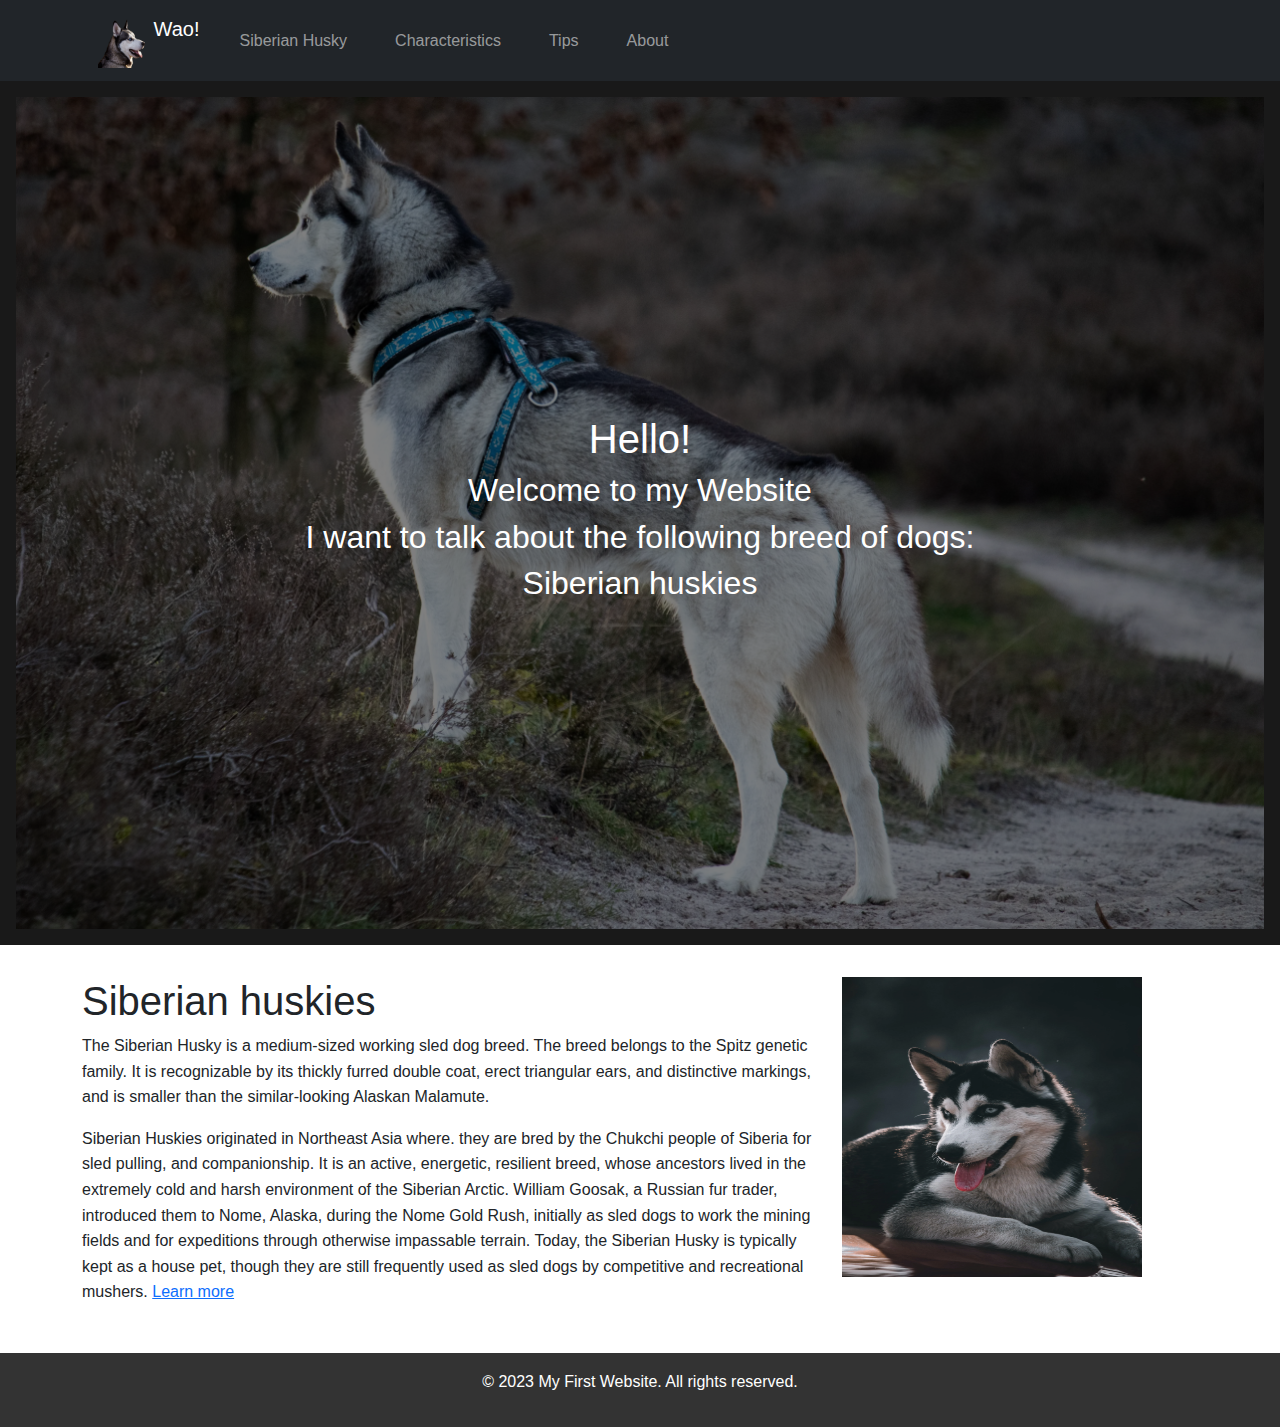
==== index.html @ a0241637 "Creación de fetch.js para cargar layout.html a index.html y el resto de los templates" ====
<!DOCTYPE html>
<html lang="en">
<head>
    <link href="https://cdn.jsdelivr.net/npm/bootstrap@5.3.0/dist/css/bootstrap.min.css" rel="stylesheet">
    <link rel="stylesheet" href="./static/CSS/style.css">
    <script src="https://code.jquery.com/jquery-3.6.0.min.js"></script>
    <script src="./static/JS/script.js"></script>
    <script src="./static/JS/fetch.js"></script>
    <title>Home Page</title>
</head>
<body>
    <!--Contenido principal de la página -->
    <div id="header-content"></div>
<!--Contenido principal de la página -->
<header class="header-container">
    <div class="image-overlay">
        <div class="text-center">
            <h1 class="overlay-text">Hello!</h1>
            <h2 class="overlay-text">Welcome to my Website</h2>
            <h2 class="overlay-text">I want to talk about the following breed of dogs: </h2>
            <h2 class="overlay-text">Siberian huskies</h2>
        </div>
    </div>
    <img src="static/images/Husky_home.webp" class="img-fluid header-image" alt="Husky_home">
</header>    
    <main>
        <div class="container">
            <div class="row">
                <div class="col-md-8">
                    <section>
                        <h1>Siberian huskies</h1>
                        <p>
                            The Siberian Husky is a medium-sized working sled dog breed. 
                            The breed belongs to the Spitz genetic family. 
                            It is recognizable by its thickly furred double coat, 
                            erect triangular ears, and distinctive markings, and is 
                            smaller than the similar-looking Alaskan Malamute.                            
                        </p>
                        <p>
                            Siberian Huskies originated in Northeast Asia where.
                            they are bred by the Chukchi people of Siberia for sled pulling, 
                            and companionship. It is an active, energetic, resilient breed, 
                            whose ancestors lived in the extremely cold and harsh environment 
                            of the Siberian Arctic. William Goosak, a Russian fur trader, introduced 
                            them to Nome, Alaska, during the Nome Gold Rush, initially as sled dogs 
                            to work the mining fields and for expeditions through otherwise impassable 
                            terrain. Today, the Siberian Husky is typically kept as a house 
                            pet, though they are still frequently used as sled dogs by competitive 
                            and recreational mushers.                            
                            <a href="{% url 'siberian_husky' %}">Learn more</a>
                        </p> 
                    </section>
                </div>
                <div class="col-md-4">
                    <div class="rotating-images-container d-flex">
                        <img src="static/images/Husky_tour_1.webp" class="rotating-image img-fluid" alt="Siberian Husky 1">                        
                        <img src="static/images/Husky_tour_2.webp" class="rotating-image img-fluid" alt="Siberian Husky 2">                        
                        <img src="static/images/Husky_tour_3.webp" class="rotating-image img-fluid" alt="Siberian Husky 3">                        
                        <img src="static/images/Husky_tour_4.webp" class="rotating-image img-fluid" alt="Siberian Husky 4">                        
                    </div>
                </div>                                                                              
            </div>    
        </div>
    </main>
    <footer id="footer-content"></footer>
</body>
</html>
---- static/CSS/style.css ----
body {
    font-family: Arial, sans-serif;
    line-height: 1.6;
    margin: 0;
    padding: 0;
}

/* Definición del estilo para la clase "centered" */
.centered {
    text-align: center;
    background-color: #333; /* Color oscuro de fondo */
    color: #fff; /* Color del texto */
    padding: 10px; /* Espacio de relleno para el título */
}

header {
    background-color: #333;
    color: #fff;
    padding: 1rem;
    text-align: center;
}


nav a {
    color: #fff;
    text-decoration: none;
    margin: 0 1rem;
}

main {
    padding: 2rem;
}

footer {
    background-color: #333;
    color: #fff;
    text-align: center;
    padding: 1rem;
}

.header-container {
    position: relative;
}

.image-overlay {
    position: absolute;
    top: 0;
    left: 0;
    width: 100%;
    height: 100%;
    display: flex;
    justify-content: center;
    align-items: center;
    background-color: rgba(0, 0, 0, 0.5); /* Puedes ajustar el color y la opacidad del fondo */
    z-index: 1; /* Asegura que el texto aparezca por encima de la imagen */
}

.overlay-text {
    text-align: center;
    color: #fff;
}

.overlay-text h1,
.overlay-text h2 {
    margin: 0;
    font-size: 32px; /* Tamaño de fuente para los títulos (puedes ajustar según desees) */
}

/* Estilos para la imagen en el encabezado */
img.header-image {
    width: 100%;
    height: auto;
}

/* Estilos para el contenedor de las imágenes */
.rotating-images-container {
    position: relative;
    width: 300px; /* Ajusta el ancho según el tamaño de tus imágenes */
    height: 300px; /* Ajusta la altura según el tamaño de tus imágenes */
    overflow: hidden;
}

/* Estilos para las imágenes */
.rotating-image {
    width: 100%;
    height: 100%;
    position: absolute;
    top: 0;
    left: 0;
    opacity: 0;
    transition: opacity 1s ease-in-out; /* Ajusta la duración de la transición según desees */
}

/* Aparecer primera imagen */
.rotating-image:first-child {
    opacity: 1;
}

.custom-image {
    width: 400px; /* Cambiar al tamaño deseado */
    height: auto; /* Para mantener la proporción original de la imagen */
    /* Agrega otros estilos si es necesario */
}
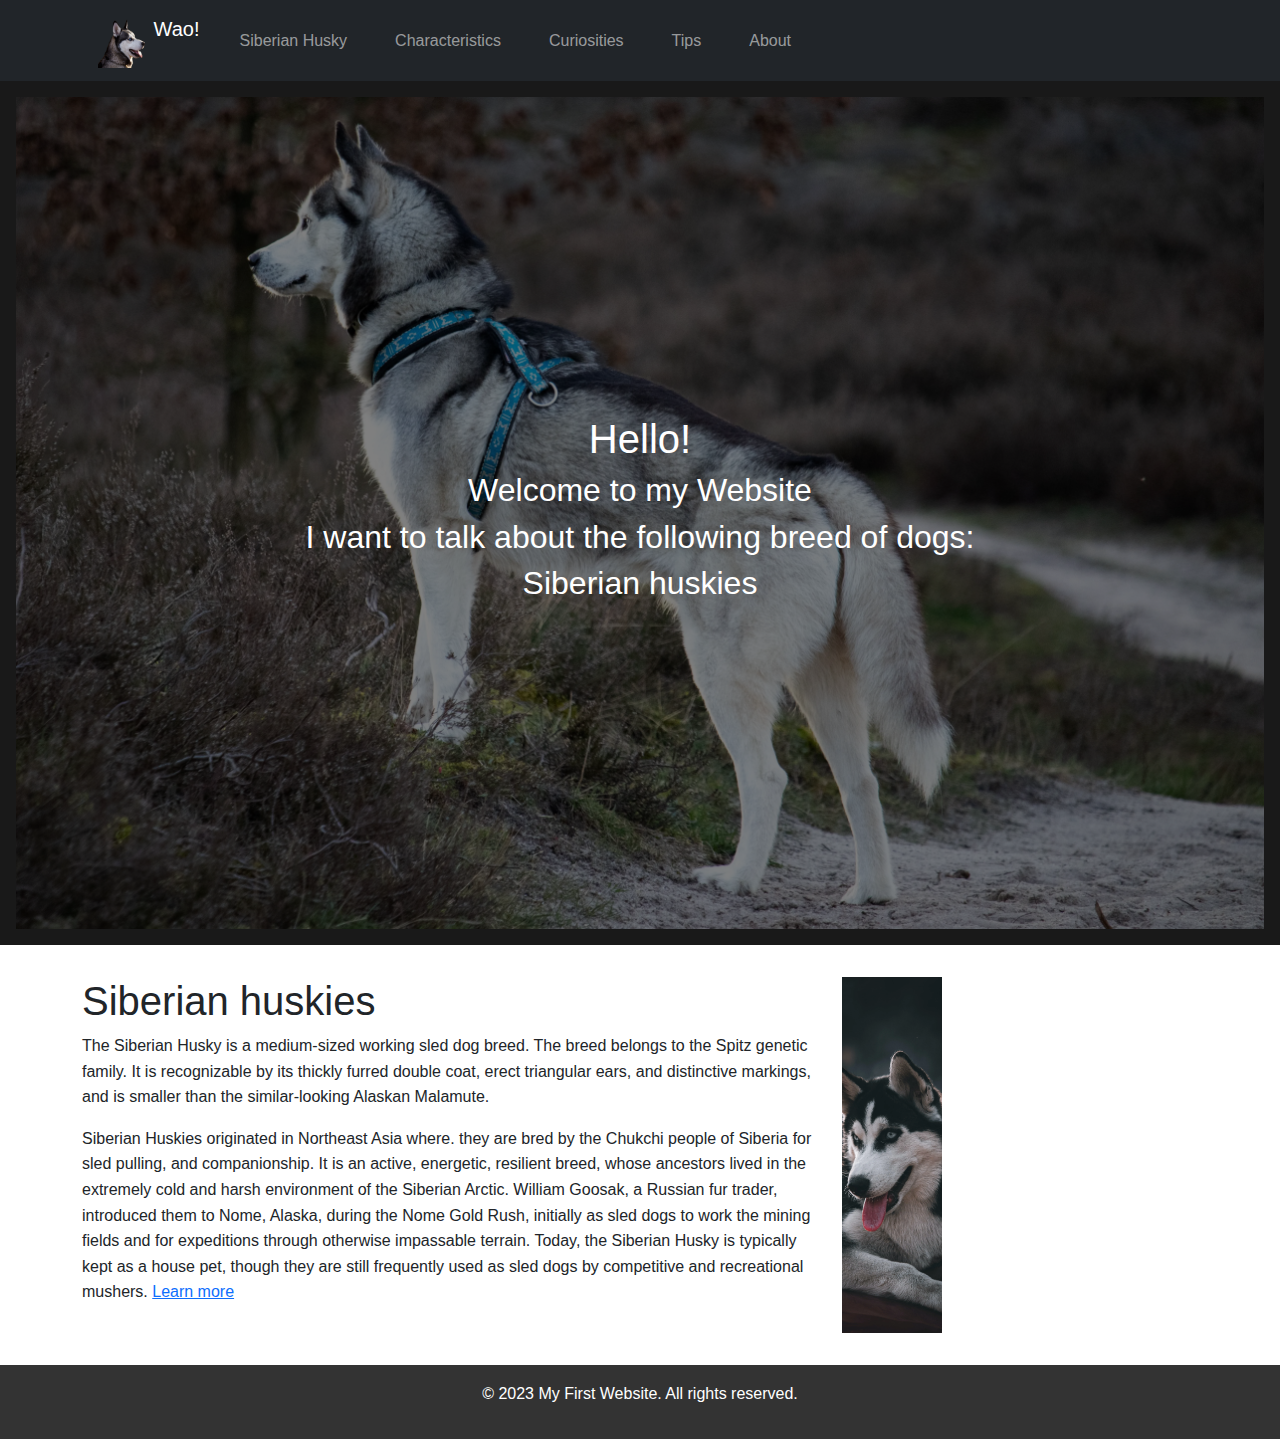
==== commit 13b6c876: "Se están componiendo errores de las imagenes, además de agregar el @media" ====
--- a/index.html
+++ b/index.html
@@ -1,6 +1,8 @@
 <!DOCTYPE html>
 <html lang="en">
 <head>
+    <meta charset="UTF-8">
+    <meta name="viewport" content="width=device-width, initial-scale=1.0">    
     <link href="https://cdn.jsdelivr.net/npm/bootstrap@5.3.0/dist/css/bootstrap.min.css" rel="stylesheet">
     <link rel="stylesheet" href="./static/CSS/style.css">
     <script src="https://code.jquery.com/jquery-3.6.0.min.js"></script>
@@ -47,7 +49,7 @@
                             terrain. Today, the Siberian Husky is typically kept as a house 
                             pet, though they are still frequently used as sled dogs by competitive 
                             and recreational mushers.                            
-                            <a href="{% url 'siberian_husky' %}">Learn more</a>
+                            <a href="siberian_husky.html">Learn more</a>
                         </p> 
                     </section>
                 </div>
--- a/static/CSS/style.css
+++ b/static/CSS/style.css
@@ -75,8 +75,10 @@
 /* Estilos para el contenedor de las imágenes */
 .rotating-images-container {
     position: relative;
-    width: 300px; /* Ajusta el ancho según el tamaño de tus imágenes */
-    height: 300px; /* Ajusta la altura según el tamaño de tus imágenes */
+    width: 100%;
+    max-width: 100px; /* Ajusta el ancho máximo según desees */
+    height: 0;
+    padding-top: 100%; /* Creamos un contenedor cuadrado con padding para que la imagen ocupe todo el espacio */
     overflow: hidden;
 }
 
@@ -84,11 +86,12 @@
 .rotating-image {
     width: 100%;
     height: 100%;
+    object-fit: cover; /* Ajustamos el tamaño de la imagen para que se muestre completa sin distorsionarla */
     position: absolute;
     top: 0;
     left: 0;
     opacity: 0;
-    transition: opacity 1s ease-in-out; /* Ajusta la duración de la transición según desees */
+    transition: opacity 1s ease-in-out;
 }
 
 /* Aparecer primera imagen */
@@ -97,11 +100,14 @@
 }
 
 .custom-image {
-    width: 400px; /* Cambiar al tamaño deseado */
-    height: auto; /* Para mantener la proporción original de la imagen */
-    /* Agrega otros estilos si es necesario */
+    width: 100%;
+    height: 100%;
 }
 
-
-
-
+/* @media query para pantallas más pequeñas */
+@media (max-width: 767px) {
+    /* Agrega aquí los estilos responsivos para pantallas pequeñas */
+    .rotating-images-container {
+        max-width: 80px; /* Ajusta el ancho máximo según desees en pantallas pequeñas */
+    }
+}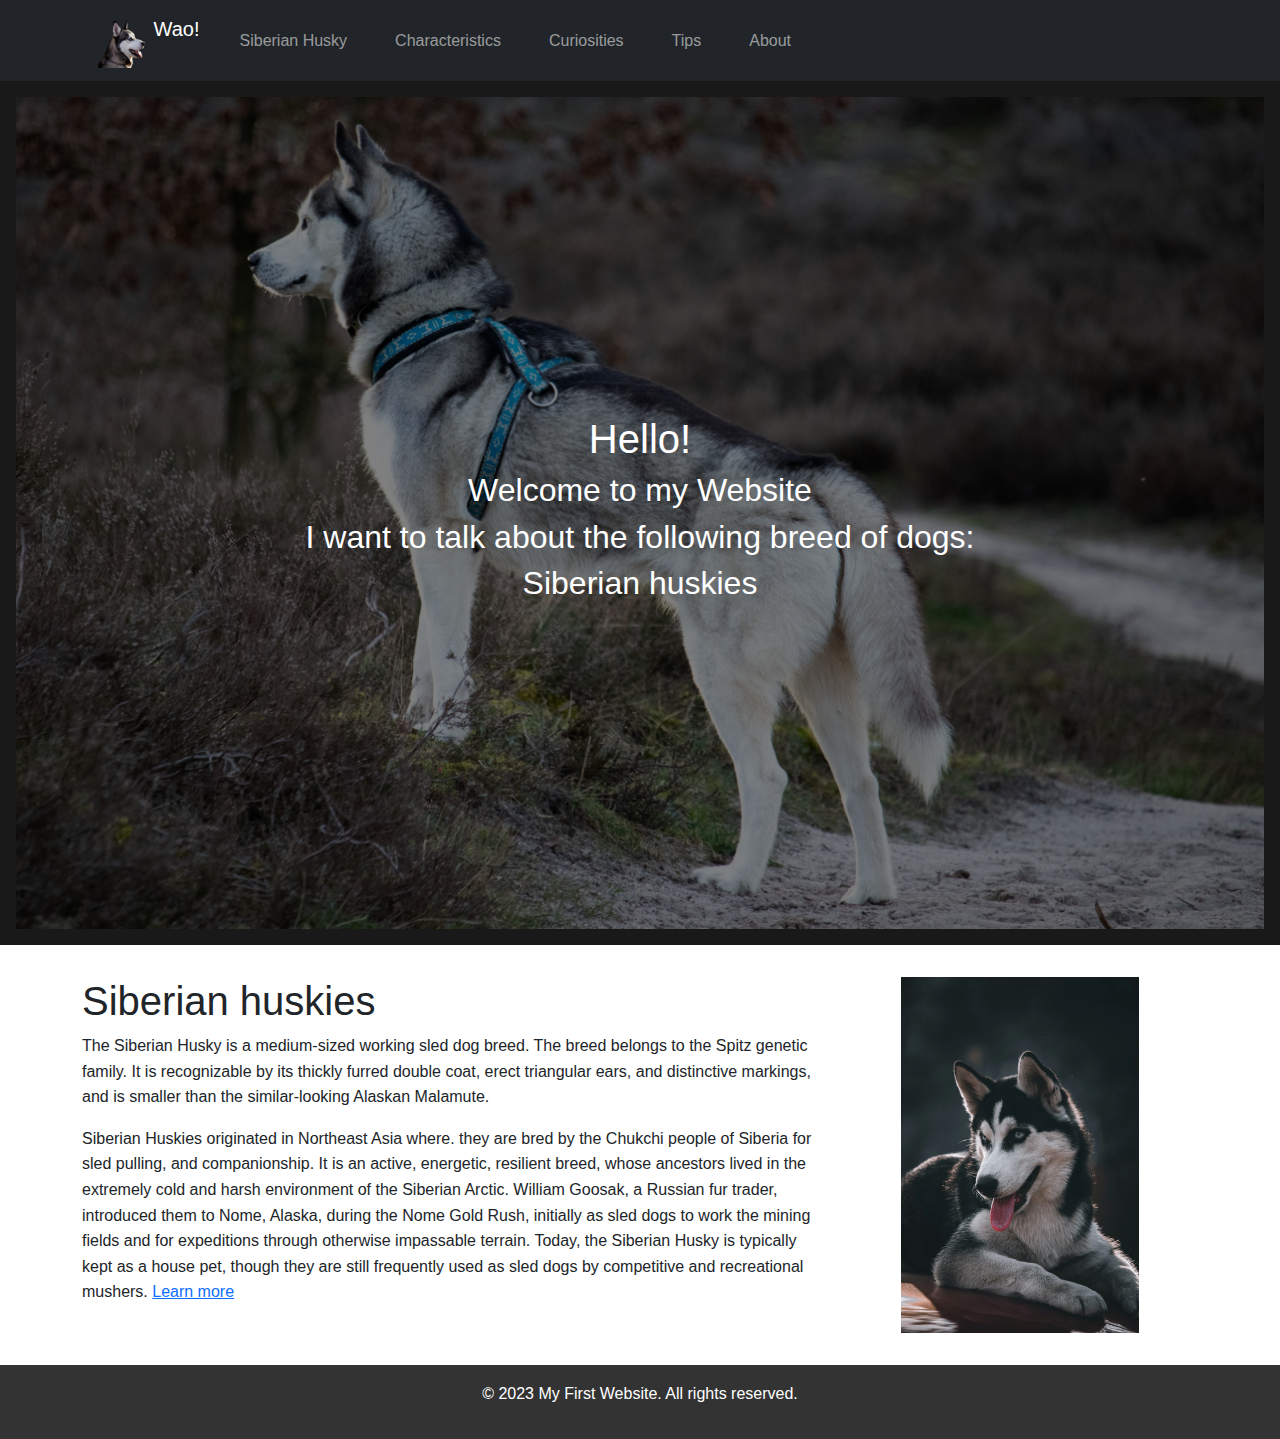
==== commit 9b197c00: "Reparando problemas de las imagenes" ====
--- a/index.html
+++ b/index.html
@@ -60,7 +60,7 @@
                         <img src="static/images/Husky_tour_3.webp" class="rotating-image img-fluid" alt="Siberian Husky 3">                        
                         <img src="static/images/Husky_tour_4.webp" class="rotating-image img-fluid" alt="Siberian Husky 4">                        
                     </div>
-                </div>                                                                              
+                </div>                                                                                
             </div>    
         </div>
     </main>
--- a/static/CSS/style.css
+++ b/static/CSS/style.css
@@ -76,9 +76,9 @@
 .rotating-images-container {
     position: relative;
     width: 100%;
-    max-width: 100px; /* Ajusta el ancho máximo según desees */
+    max-width: 300%; /* Ajusta el ancho máximo según desees */
     height: 0;
-    padding-top: 100%; /* Creamos un contenedor cuadrado con padding para que la imagen ocupe todo el espacio */
+    padding-top: 100%; /* Ajusta este valor para mantener la proporción */
     overflow: hidden;
 }
 
@@ -86,13 +86,15 @@
 .rotating-image {
     width: 100%;
     height: 100%;
-    object-fit: cover; /* Ajustamos el tamaño de la imagen para que se muestre completa sin distorsionarla */
+    object-fit: contain; /* Ajustamos el tamaño de la imagen para que quepa completamente sin recortar ni distorsionar */
     position: absolute;
     top: 0;
     left: 0;
     opacity: 0;
     transition: opacity 1s ease-in-out;
 }
+
+
 
 /* Aparecer primera imagen */
 .rotating-image:first-child {
@@ -102,12 +104,4 @@
 .custom-image {
     width: 100%;
     height: 100%;
-}
-
-/* @media query para pantallas más pequeñas */
-@media (max-width: 767px) {
-    /* Agrega aquí los estilos responsivos para pantallas pequeñas */
-    .rotating-images-container {
-        max-width: 80px; /* Ajusta el ancho máximo según desees en pantallas pequeñas */
-    }
 }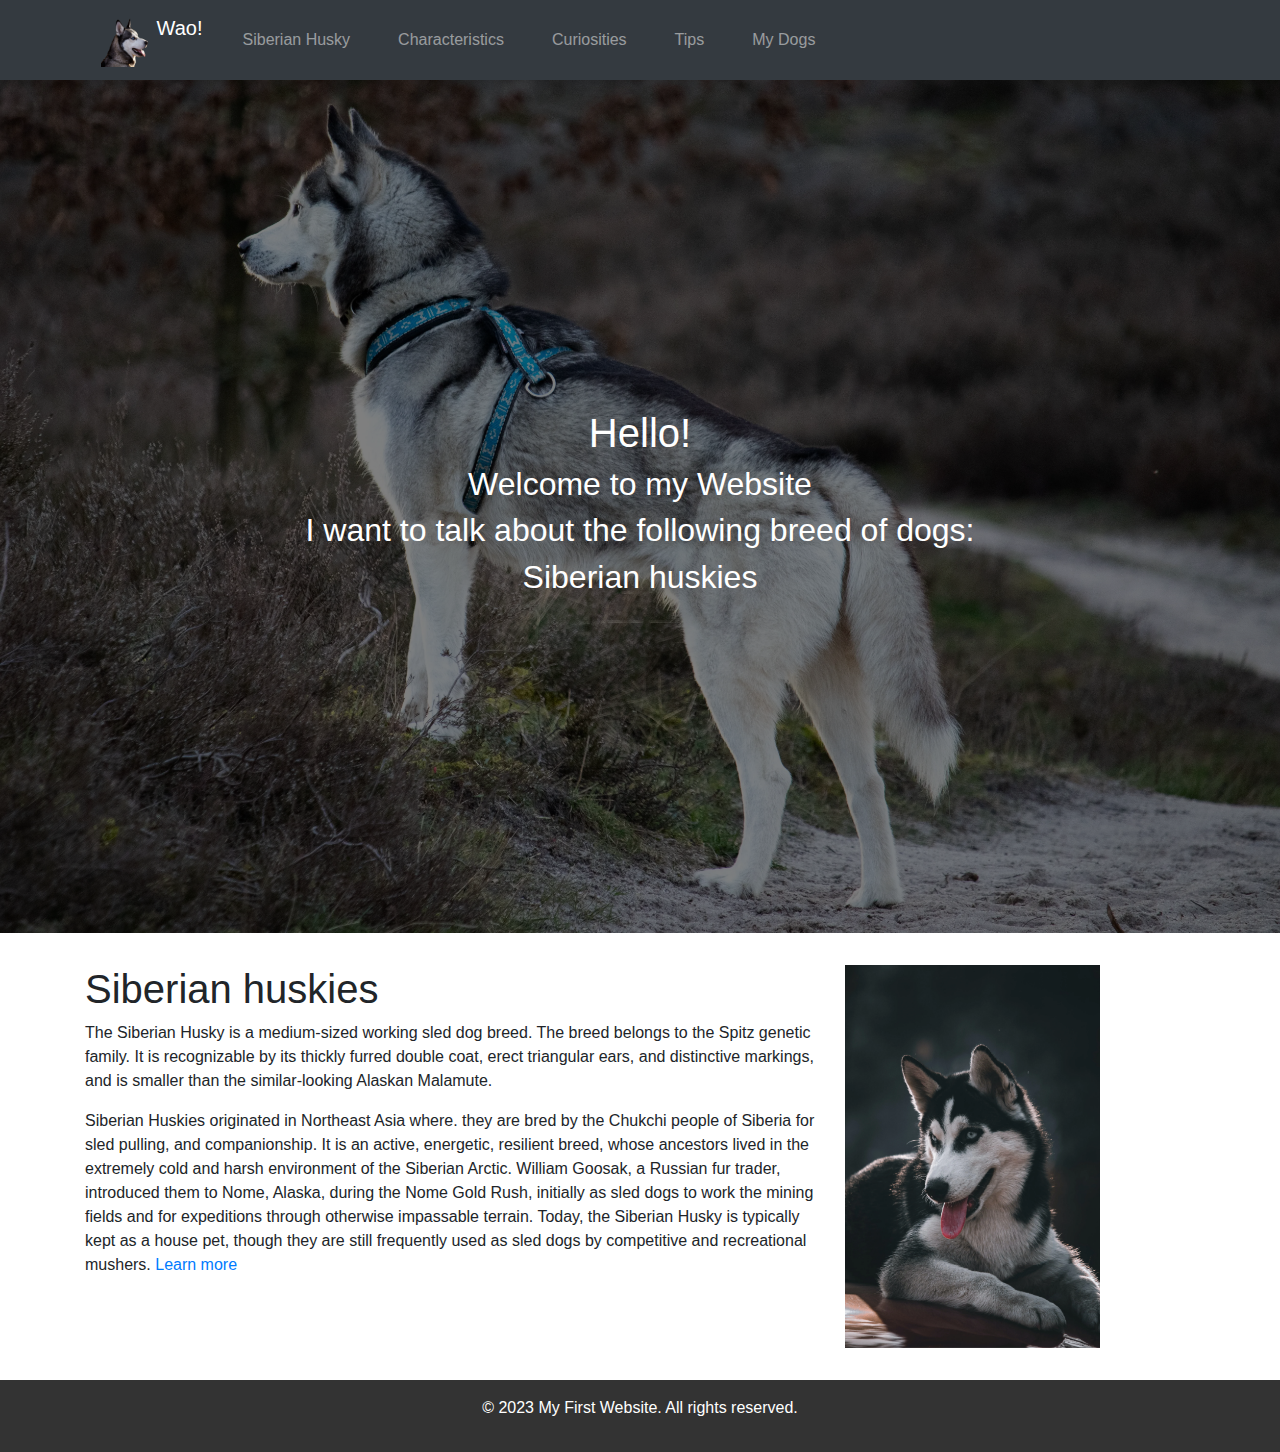
==== commit 384b8079: "Se quito elimino el JS por boobstrap 4" ====
--- a/index.html
+++ b/index.html
@@ -2,29 +2,61 @@
 <html lang="en">
 <head>
     <meta charset="UTF-8">
-    <meta name="viewport" content="width=device-width, initial-scale=1.0">    
-    <link href="https://cdn.jsdelivr.net/npm/bootstrap@5.3.0/dist/css/bootstrap.min.css" rel="stylesheet">
+    <meta name="viewport" content="width=device-width, initial-scale=1.0">
     <link rel="stylesheet" href="./static/CSS/style.css">
+    <link href="https://cdn.jsdelivr.net/npm/bootstrap@4.5.0/dist/css/bootstrap.min.css" rel="stylesheet">
     <script src="https://code.jquery.com/jquery-3.6.0.min.js"></script>
-    <script src="./static/JS/script.js"></script>
-    <script src="./static/JS/fetch.js"></script>
-    <title>Home Page</title>
+    <title>Home</title>
 </head>
 <body>
     <!--Contenido principal de la página -->
-    <div id="header-content"></div>
-<!--Contenido principal de la página -->
-<header class="header-container">
-    <div class="image-overlay">
-        <div class="text-center">
-            <h1 class="overlay-text">Hello!</h1>
-            <h2 class="overlay-text">Welcome to my Website</h2>
-            <h2 class="overlay-text">I want to talk about the following breed of dogs: </h2>
-            <h2 class="overlay-text">Siberian huskies</h2>
+    <div>
+        <!-- Barra de navegación -->
+        <nav class="navbar navbar-expand-lg navbar-dark bg-dark">        
+            <div class="container">
+                <div class="d-flex">
+                    <a class="navbar-brand" href="index.html">
+                        <img src="static/images/logo.webp" alt="logo" width="50" height="50" class="d-inline-block align-text-top">
+                        Wao!
+                    </a>
+                </div>
+                <button class="navbar-toggler" type="button" data-toggle="collapse" data-target="#navbarNav" aria-controls="navbarNav" aria-expanded="false" aria-label="Toggle navigation">
+                    <span class="navbar-toggler-icon"></span>
+                </button>
+                <div class="collapse navbar-collapse ms-auto" id="navbarNav">
+                    <ul class="navbar-nav">
+                        <li class="nav-item">
+                            <a class="nav-link" href="siberian_husky.html">Siberian Husky</a>
+                        </li>
+                        <li class="nav-item">
+                            <a class="nav-link" href="characteristics.html">Characteristics</a>
+                        </li>
+                        <li class="nav-item">
+                            <a class="nav-link" href="curiosities.html">Curiosities</a>
+                        </li>
+                        <li class="nav-item">
+                            <a class="nav-link" href="tips.html">Tips</a>
+                        </li>
+                        <li class="nav-item">
+                            <a class="nav-link" href="mydogs.html">My Dogs</a>
+                        </li>
+                    </ul>
+                </div>
+            </div>
+        </nav>
+    </div>
+    <!--Contenido principal de la página -->
+    <div class="header-container">
+        <div class="image-overlay">
+            <div class="text-center">
+                <h1 class="overlay-text">Hello!</h1>
+                <h2 class="overlay-text">Welcome to my Website</h2>
+                <h2 class="overlay-text">I want to talk about the following breed of dogs: </h2>
+                <h2 class="overlay-text">Siberian huskies</h2>
+            </div>
         </div>
-    </div>
-    <img src="static/images/Husky_home.webp" class="img-fluid header-image" alt="Husky_home">
-</header>    
+        <img src="static/images/Husky_home.webp" class="img-fluid header-image" alt="Husky_home">
+    </div>    
     <main>
         <div class="container">
             <div class="row">
@@ -53,17 +85,34 @@
                         </p> 
                     </section>
                 </div>
-                <div class="col-md-4">
-                    <div class="rotating-images-container d-flex">
-                        <img src="static/images/Husky_tour_1.webp" class="rotating-image img-fluid" alt="Siberian Husky 1">                        
-                        <img src="static/images/Husky_tour_2.webp" class="rotating-image img-fluid" alt="Siberian Husky 2">                        
-                        <img src="static/images/Husky_tour_3.webp" class="rotating-image img-fluid" alt="Siberian Husky 3">                        
-                        <img src="static/images/Husky_tour_4.webp" class="rotating-image img-fluid" alt="Siberian Husky 4">                        
-                    </div>
+                <div class="col-md-3">
+                    <div id="carouselExample" class="carousel slide" data-ride="carousel" data-interval="5000">
+                        <div class="carousel-inner">
+                            <div class="carousel-item active">
+                                <img src="static/images/Husky_tour_1.webp" class="d-block img-fluid" alt="Siberian Husky 1">
+                            </div>
+                            <div class="carousel-item">
+                                <img src="static/images/Husky_tour_2.webp" class="d-block img-fluid" alt="Siberian Husky 2">
+                            </div>
+                            <div class="carousel-item">
+                                <img src="static/images/Husky_tour_3.webp" class="d-block img-fluid" alt="Siberian Husky 3">
+                            </div>
+                            <div class="carousel-item">
+                                <img src="static/images/Husky_tour_4.webp" class="d-block img-fluid" alt="Siberian Husky 4">
+                            </div>
+                        </div>
+                    </div> 
                 </div>                                                                                
             </div>    
         </div>
     </main>
-    <footer id="footer-content"></footer>
+    <section>
+        <footer>
+            <p>&copy; 2023 My First Website. All rights reserved.</p>
+        </footer>
+        <script src="https://code.jquery.com/jquery-3.5.1.slim.min.js"></script>
+        <script src="https://cdn.jsdelivr.net/npm/bootstrap@4.5.0/dist/js/bootstrap.min.js"></script>
+        <script src="https://cdn.jsdelivr.net/npm/@popperjs/core@2.9.3/dist/umd/popper.min.js"></script>
+    </section>
 </body>
 </html>
--- a/static/CSS/style.css
+++ b/static/CSS/style.css
@@ -21,7 +21,7 @@
 }
 
 
-nav a {
+nav a {    
     color: #fff;
     text-decoration: none;
     margin: 0 1rem;
@@ -104,4 +104,19 @@
 .custom-image {
     width: 100%;
     height: 100%;
+}
+
+/* Agrega estilos para mostrar puntos en la lista */
+.list-unstyled.custom-list {
+    padding-left: 1.5em;
+}
+.list-unstyled.custom-list li {
+    list-style: none;
+    position: relative;
+    padding-left: 1em;
+}
+.list-unstyled.custom-list li::before {
+    content: "\2022"; /* Código del punto • */
+    position: absolute;
+    left: 0;
 }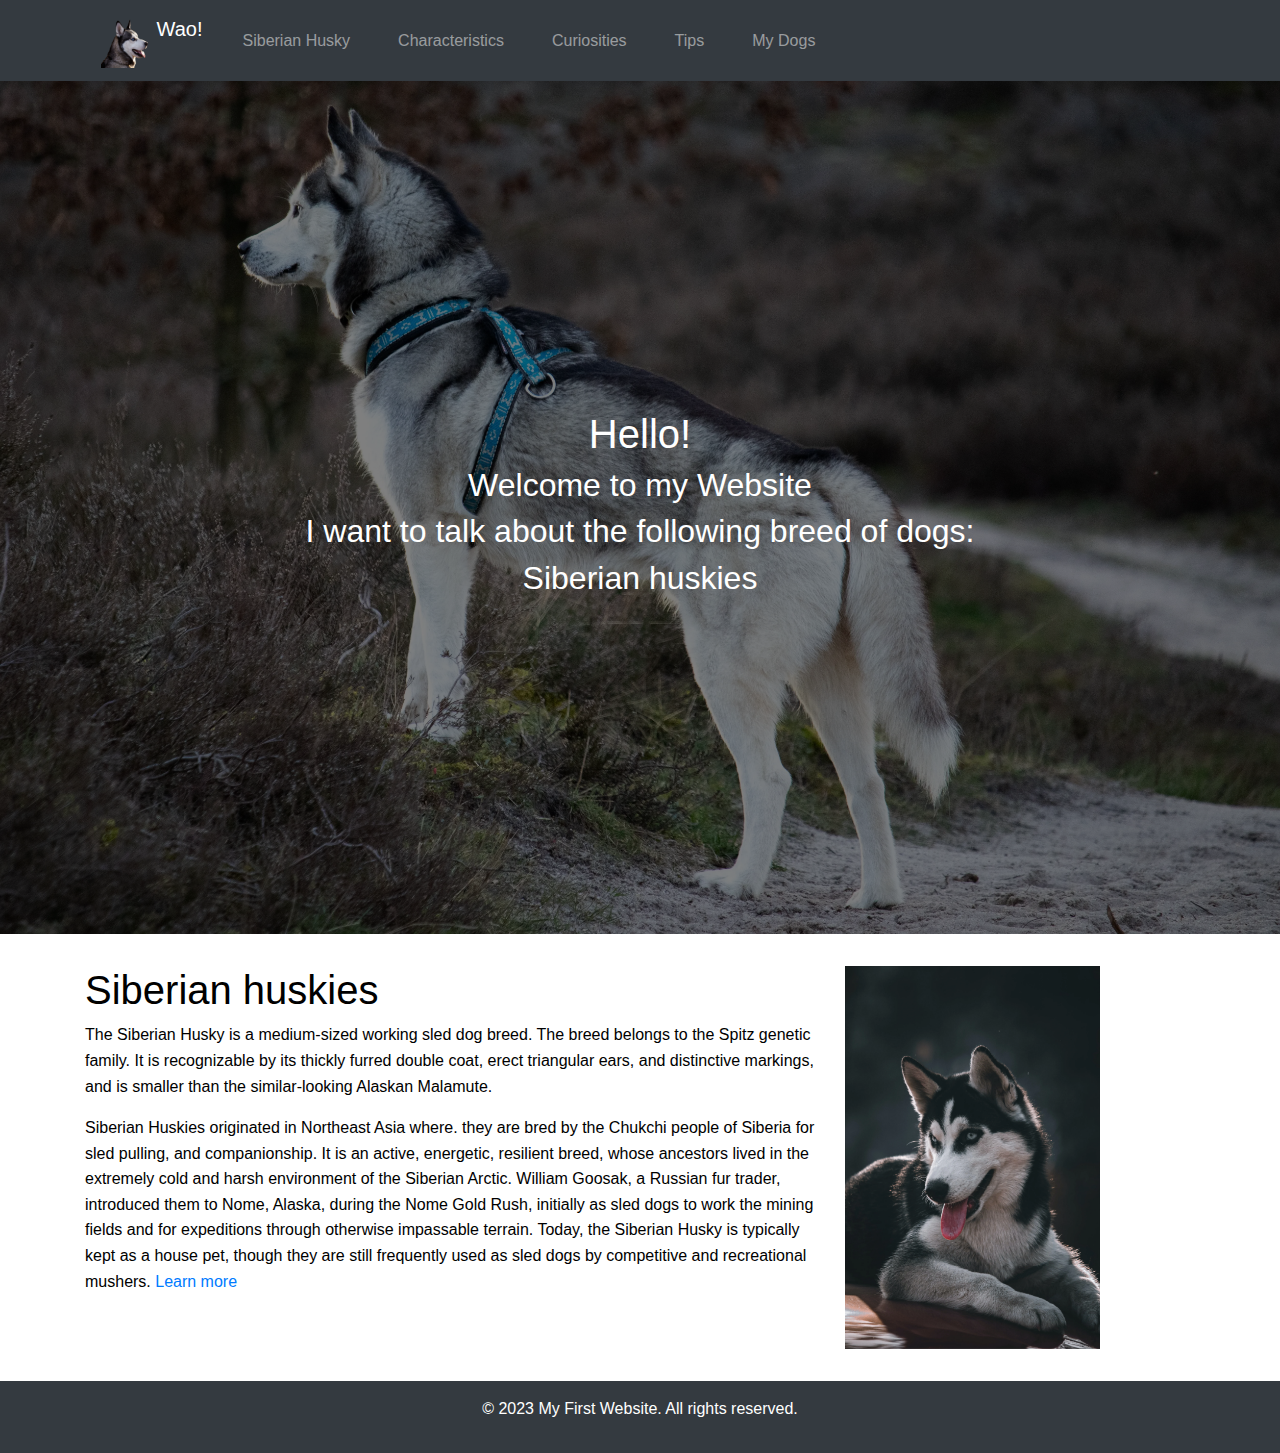
==== commit 14a7bfc1: ".." ====
--- a/index.html
+++ b/index.html
@@ -107,7 +107,7 @@
         </div>
     </main>
     <section>
-        <footer>
+        <footer class="bg-dark text-white text-center py-3">
             <p>&copy; 2023 My First Website. All rights reserved.</p>
         </footer>
         <script src="https://code.jquery.com/jquery-3.5.1.slim.min.js"></script>
--- a/static/CSS/style.css
+++ b/static/CSS/style.css
@@ -1,10 +1,3 @@
-body {
-    font-family: Arial, sans-serif;
-    line-height: 1.6;
-    margin: 0;
-    padding: 0;
-}
-
 /* Definición del estilo para la clase "centered" */
 .centered {
     text-align: center;
@@ -119,4 +112,24 @@
     content: "\2022"; /* Código del punto • */
     position: absolute;
     left: 0;
+}
+
+@media (min-width:900px){
+    div {        
+        font-family: Arial, sans-serif;
+        color: black;
+        line-height: 1.6;
+        margin: 0;
+        padding: 0;
+    }
+}
+
+@media (max-width:899px){
+    div {        
+        font-family: monospace, sans-serif;
+        color: #333;
+        line-height: 1.6;
+        margin: 0;
+        padding: 0;
+    }
 }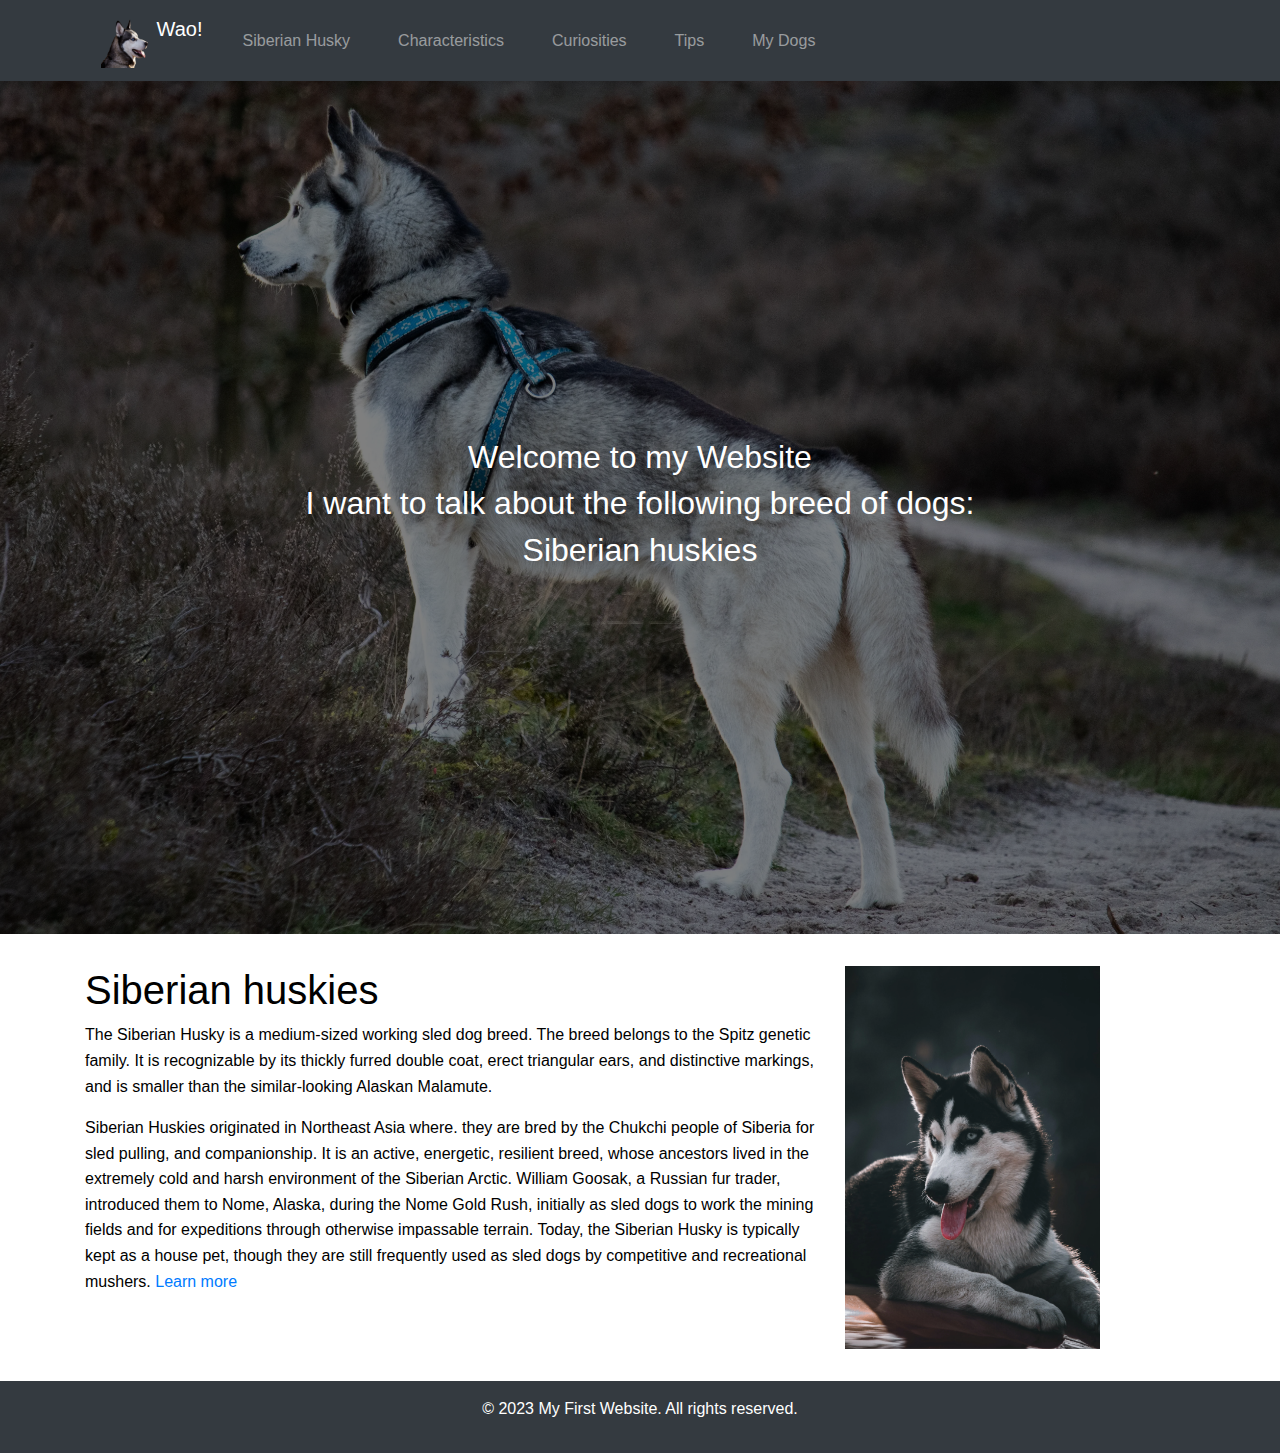
==== commit d8f31f2c: ".." ====
--- a/index.html
+++ b/index.html
@@ -49,7 +49,6 @@
     <div class="header-container">
         <div class="image-overlay">
             <div class="text-center">
-                <h1 class="overlay-text">Hello!</h1>
                 <h2 class="overlay-text">Welcome to my Website</h2>
                 <h2 class="overlay-text">I want to talk about the following breed of dogs: </h2>
                 <h2 class="overlay-text">Siberian huskies</h2>
